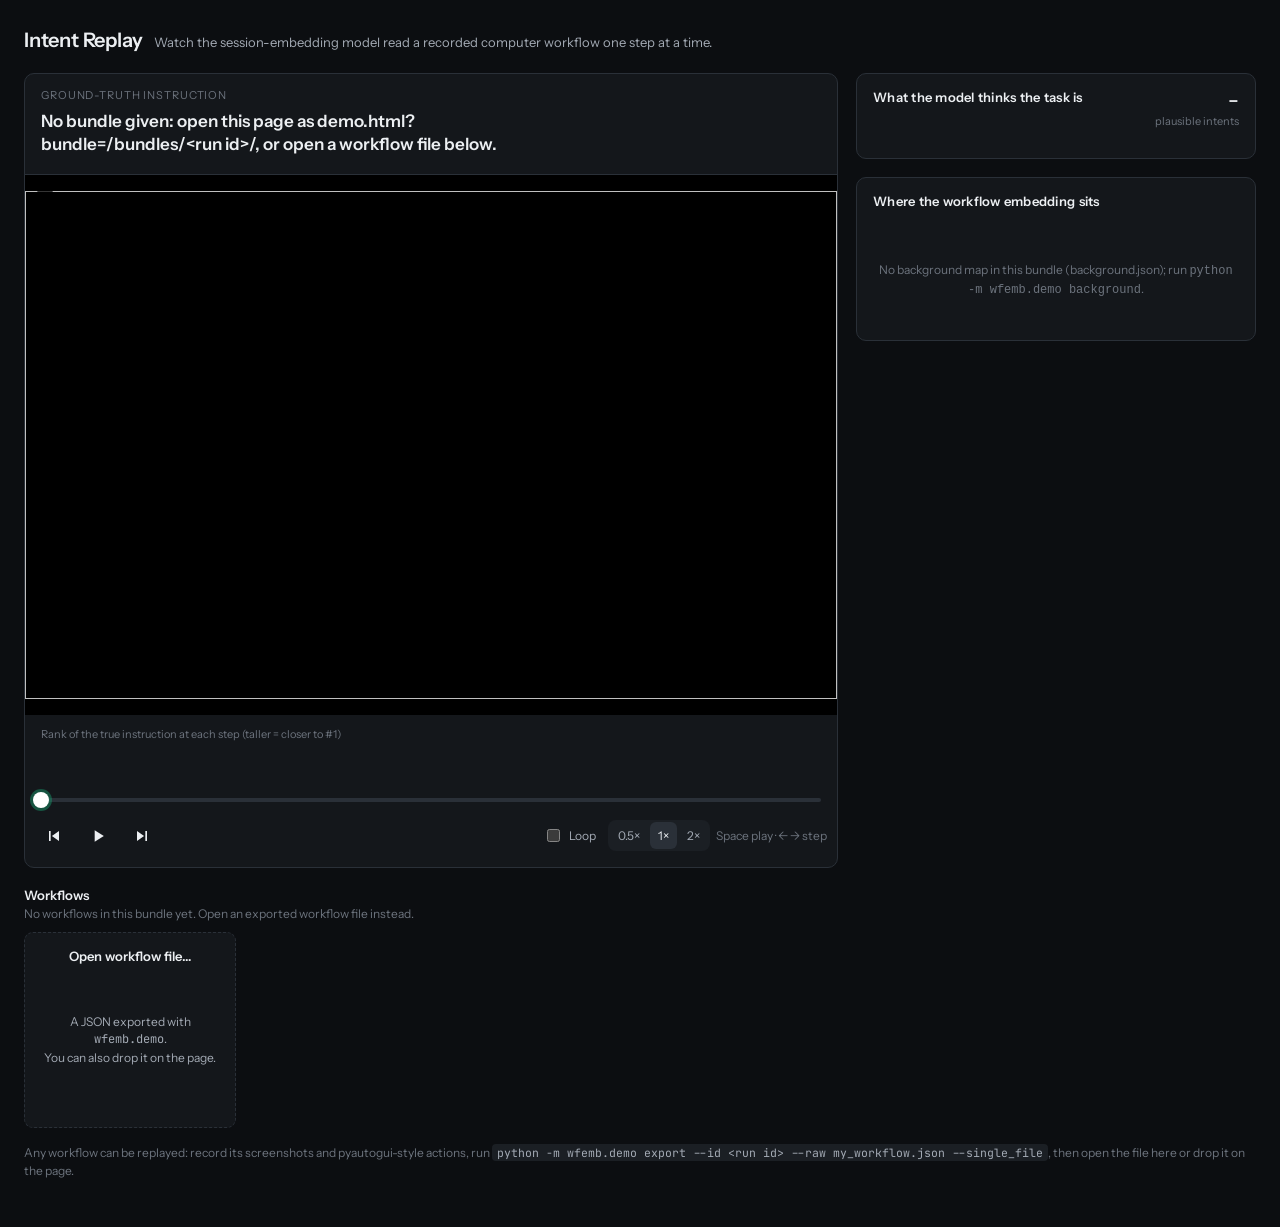
==== dashboard/static/demo.html @ ef6a641f "Dashboard (dashboard/server.py + static frontend): runs table by experiment variable, curves, seed a" ====
<!doctype html>
<html lang="en">
<meta charset="utf-8">
<meta name="viewport" content="width=device-width, initial-scale=1">
<title>Intent Replay</title>
<meta name="claude:viewport-fit-sides" content="cover">
<link rel="preconnect" href="https://fonts.googleapis.com">
<link rel="preconnect" href="https://fonts.gstatic.com" crossorigin>
<link rel="stylesheet" href="https://fonts.googleapis.com/css2?family=Instrument+Sans:wght@400;500;600&family=JetBrains+Mono:wght@400;500&display=swap">
<style>
/* Layout: a screening room. Player (frame + timeline + controls) on the left, the model's "readout" panels on the right,
   playlist below. Single dark theme by choice, like a video player. */
:root {
  color-scheme: dark;
  --bg: #0c0e11;          /* room */
  --panel: #14171b;       /* readout cards */
  --panel-2: #1b1f24;     /* raised controls */
  --line: #2a3038;        /* hairlines */
  --text: #eceff2;
  --muted: #a3aab4;
  --faint: #6c737d;
  --this: #199e70;        /* this workflow (trajectory, playhead, true intent) */
  --partner: #d95926;     /* judged same-workflow sessions */
  --cluster: #3987e5;     /* the cluster the current step falls in */
  --dot: rgba(163, 170, 180, 0.30);
  --stage: #000;
  --font-ui: "Instrument Sans", "Helvetica Neue", Arial, sans-serif;
  --font-num: "JetBrains Mono", ui-monospace, SFMono-Regular, Menlo, monospace;
}
* { box-sizing: border-box; }
[hidden] { display: none !important; }
html, body { background: var(--bg); color: var(--text); }
body { font-family: var(--font-ui); font-size: 14px; line-height: 1.45; }
.page { max-width: 1480px; margin: 0 auto; padding-block: 18px 40px;
  padding-left: max(16px, env(safe-area-inset-left, 0px)); padding-right: max(16px, env(safe-area-inset-right, 0px));
  display: grid; gap: 18px; }
button, select, input { font: inherit; color: inherit; }
button { cursor: pointer; }
:focus-visible { outline: 2px solid var(--this); outline-offset: 2px; border-radius: 4px; }
.num { font-family: var(--font-num); font-variant-numeric: tabular-nums; }

header.top { display: flex; flex-wrap: wrap; align-items: baseline; justify-content: space-between; gap: 6px 18px; }
.brand { display: flex; align-items: baseline; gap: 12px; flex-wrap: wrap; }
.brand h1 { margin: 0; font-size: 20px; font-weight: 600; letter-spacing: -0.01em; }
.brand p { margin: 0; color: var(--muted); font-size: 13px; }
.top .model { color: var(--faint); font-size: 12px; font-family: var(--font-num); overflow-wrap: anywhere; min-width: 0; }

.main { display: grid; grid-template-columns: minmax(0, 1fr) 400px; gap: 18px; align-items: start; }
@media (max-width: 1100px) { .main { grid-template-columns: minmax(0, 1fr); } }

/* ------------------------------------------------------------------ player */
.player { display: grid; gap: 0; min-width: 0; background: var(--panel); border: 1px solid var(--line); border-radius: 10px; overflow: hidden; }
.titlebar { padding: 14px 16px 12px; display: grid; gap: 6px; border-bottom: 1px solid var(--line); }
.titlebar .eyebrow { font-size: 11px; letter-spacing: 0.08em; text-transform: uppercase; color: var(--faint); }
.titlebar h2 { margin: 0; font-size: 17px; font-weight: 600; line-height: 1.35; text-wrap: balance; overflow-wrap: anywhere; }
.chips { display: flex; flex-wrap: wrap; gap: 6px; }
.chip { display: inline-flex; align-items: center; gap: 6px; padding: 2px 8px; border-radius: 999px; background: var(--panel-2);
  border: 1px solid var(--line); color: var(--muted); font-size: 12px; white-space: nowrap; }
.chip .sw { width: 8px; height: 8px; border-radius: 50%; flex: none; }

.stage { position: relative; background: var(--stage); height: min(60vh, 600px); min-height: 220px; display: grid; place-items: center; overflow: hidden; }
.frame { position: relative; }
.frame img { display: block; width: 100%; height: 100%; user-select: none; -webkit-user-drag: none; }
.frame .missing { position: absolute; inset: 0; display: grid; place-items: center; color: var(--faint); font-size: 13px; background: #090a0c; }
.overlay { position: absolute; inset: 0; pointer-events: none; }
.mk { position: absolute; width: 0; height: 0; }
.mk .ring { position: absolute; left: -16px; top: -16px; width: 32px; height: 32px; border-radius: 50%;
  border: 2.5px solid var(--this); box-shadow: 0 0 0 2px rgba(0,0,0,.55); animation: ping 1.2s ease-out infinite; }
.mk .core { position: absolute; left: -5px; top: -5px; width: 10px; height: 10px; border-radius: 50%; background: var(--this);
  box-shadow: 0 0 0 2px #000; }
.mk .tag { position: absolute; left: 14px; top: -30px; white-space: nowrap; background: rgba(0,0,0,.78); color: #fff;
  font-size: 12px; padding: 2px 7px; border-radius: 4px; border: 1px solid rgba(255,255,255,.18); }
.mk.flip .tag { left: auto; right: 14px; }
.mk.down .tag { top: 14px; }
@keyframes ping { 0% { transform: scale(.55); opacity: 1; } 100% { transform: scale(1.6); opacity: 0; } }
.caption { position: absolute; left: 50%; bottom: 14px; transform: translateX(-50%); max-width: calc(100% - 32px);
  background: rgba(0,0,0,.78); color: #fff; padding: 6px 12px; border-radius: 6px; font-size: 14px; text-align: center;
  overflow-wrap: anywhere; pointer-events: none; }
.caption:empty { display: none; }
.stepbadge { position: absolute; left: 12px; top: 12px; background: rgba(0,0,0,.72); color: #fff; border-radius: 5px; padding: 3px 8px; font-size: 12px; }
.bigplay { position: absolute; inset: 0; display: grid; place-items: center; background: transparent; border: 0; }
.bigplay span { width: 64px; height: 64px; border-radius: 50%; background: rgba(0,0,0,.6); display: grid; place-items: center;
  border: 1px solid rgba(255,255,255,.25); opacity: 0; transition: opacity .2s; }
.stage:hover .bigplay span, .bigplay:focus-visible span { opacity: 1; }
.bigplay[hidden] { display: none; }

/* timeline: belief strip above the scrubber */
.timeline { padding: 12px 16px 2px; display: grid; gap: 6px; }
.strip-label { display: flex; justify-content: space-between; gap: 8px; font-size: 11px; color: var(--faint); }
.strip { position: relative; height: 34px; display: grid; gap: 2px; align-items: end; cursor: pointer; }
.strip .col { height: 100%; display: flex; align-items: flex-end; border-radius: 2px; }
.strip .col span { display: block; width: 100%; background: var(--this); opacity: .38; border-radius: 3px 3px 0 0; min-height: 2px; transition: opacity .15s; }
.strip .col.past span { opacity: .7; }
.strip .col.now span { opacity: 1; }
.strip .col:hover span { opacity: .95; }
.scrub { position: relative; height: 22px; cursor: pointer; touch-action: none; }
.scrub .track { position: absolute; left: 0; right: 0; top: 9px; height: 4px; border-radius: 2px; background: var(--line); }
.scrub .fill { position: absolute; left: 0; top: 9px; height: 4px; border-radius: 2px; background: var(--this); }
.scrub .tick { position: absolute; top: 7px; width: 2px; height: 8px; background: var(--bg); }
.scrub .head { position: absolute; top: 3px; width: 16px; height: 16px; margin-left: -8px; border-radius: 50%; background: #fff;
  box-shadow: 0 0 0 3px rgba(25,158,112,.45); }
.scrub:hover .track, .scrub:hover .fill { top: 8px; height: 6px; }
.preview { position: absolute; bottom: 30px; width: 176px; margin-left: -88px; background: #000; border: 1px solid var(--line);
  border-radius: 6px; overflow: hidden; pointer-events: none; z-index: 5; }
.preview img { display: block; width: 100%; aspect-ratio: 16 / 10; object-fit: cover; }
.preview div { font-size: 11px; padding: 3px 6px; color: var(--muted); }

.controls { display: flex; align-items: center; gap: 6px; padding: 4px 10px 12px; flex-wrap: wrap; }
.ibtn { width: 38px; height: 38px; border-radius: 8px; border: 0; background: transparent; display: grid; place-items: center; }
.ibtn:hover { background: var(--panel-2); }
.ibtn svg { width: 20px; height: 20px; fill: var(--text); }
.time { color: var(--muted); font-size: 13px; margin-left: 4px; }
.spacer { flex: 1; }
.speed { display: flex; gap: 2px; background: var(--panel-2); border-radius: 8px; padding: 2px; }
.speed button { border: 0; background: transparent; padding: 5px 8px; border-radius: 6px; color: var(--muted); font-size: 12px; }
.speed button[aria-pressed="true"] { background: var(--line); color: var(--text); }
.toggle { display: inline-flex; align-items: center; gap: 6px; color: var(--muted); font-size: 12px; padding: 0 6px; }
.keys { color: var(--faint); font-size: 12px; }
@media (max-width: 640px) { .keys { display: none; } .stage { height: 46vh; } }

/* ------------------------------------------------------------------ readout panels */
.side { display: grid; gap: 18px; min-width: 0; }
.card { background: var(--panel); border: 1px solid var(--line); border-radius: 10px; padding: 14px 16px 16px; display: grid; gap: 12px; min-width: 0; }
.card h3 { margin: 0; font-size: 13px; font-weight: 600; letter-spacing: 0.02em; }
.card .sub { color: var(--faint); font-size: 12px; margin-top: 2px; }
.cardhead { display: flex; justify-content: space-between; align-items: flex-start; gap: 10px; }
.cert { text-align: right; flex: none; }
.cert .v { font-size: 18px; font-weight: 500; }
.cert .l { color: var(--faint); font-size: 11px; }

.intents { list-style: none; margin: 0; padding: 0; display: grid; gap: 10px; }
.intent { display: grid; grid-template-columns: 18px minmax(0, 1fr) 54px; gap: 4px 8px; align-items: start; }
.intent .rk { color: var(--faint); font-size: 12px; padding-top: 1px; }
.intent .tx { font-size: 13px; color: var(--text); display: -webkit-box; -webkit-line-clamp: 2; -webkit-box-orient: vertical; overflow: hidden; overflow-wrap: anywhere; }
.intent .pc { text-align: right; font-size: 13px; color: var(--muted); }
.intent .bar { grid-column: 2 / 4; height: 4px; border-radius: 2px; background: var(--panel-2); overflow: hidden; }
.intent .bar span { display: block; height: 100%; background: var(--muted); border-radius: 0 2px 2px 0; transition: width .45s ease; }
.intent.true .bar span { background: var(--this); }
.intent .flag { display: inline-flex; align-items: center; gap: 5px; margin-left: 6px; font-size: 11px; color: var(--muted); white-space: nowrap; vertical-align: 1px; }
.intent .flag i { width: 7px; height: 7px; border-radius: 50%; background: var(--this); display: inline-block; }
.truth { display: flex; align-items: center; gap: 8px; padding: 8px 10px; background: var(--panel-2); border-radius: 8px; font-size: 12px; color: var(--muted); }
.truth b { color: var(--text); font-weight: 500; }
.truth .sw { width: 8px; height: 8px; border-radius: 50%; background: var(--this); flex: none; }
.delta { font-size: 11px; }

.legend { display: flex; flex-wrap: wrap; gap: 4px 14px; font-size: 12px; color: var(--muted); }
.legend span { display: inline-flex; align-items: center; gap: 6px; }
.legend i { width: 9px; height: 9px; border-radius: 50%; display: inline-block; }
.mapwrap { position: relative; }
#map { display: block; width: 100%; aspect-ratio: 1 / 0.92; touch-action: none; }
.tip { position: absolute; z-index: 4; pointer-events: none; max-width: 260px; background: #050607; border: 1px solid var(--line);
  border-radius: 6px; padding: 7px 9px; font-size: 12px; color: var(--text); box-shadow: 0 6px 18px rgba(0,0,0,.5); }
.tip .m { color: var(--muted); margin-top: 3px; }
.near { list-style: none; margin: 0; padding: 0; display: grid; gap: 8px; }
.near li { display: grid; grid-template-columns: minmax(0, 1fr) auto; gap: 2px 10px; font-size: 12px; }
.near .t { color: var(--text); display: -webkit-box; -webkit-line-clamp: 2; -webkit-box-orient: vertical; overflow: hidden; overflow-wrap: anywhere; }
.near .c { color: var(--muted); }
.near .a { grid-column: 1 / 3; color: var(--faint); font-size: 11px; display: flex; gap: 8px; align-items: center; }
.near .a i { width: 7px; height: 7px; border-radius: 50%; background: var(--partner); display: inline-block; }
.nearhead { font-size: 12px; color: var(--muted); }

/* ------------------------------------------------------------------ playlist */
.playlist { display: grid; gap: 10px; min-width: 0; }
.playlist h3 { margin: 0; font-size: 13px; font-weight: 600; }
.playlist .sub { color: var(--faint); font-size: 12px; }
.rail { display: grid; grid-auto-flow: column; grid-auto-columns: 212px; gap: 12px; overflow-x: auto; padding-bottom: 6px; }
.item { text-align: left; background: var(--panel); border: 1px solid var(--line); border-radius: 9px; padding: 0; overflow: hidden; display: grid; grid-template-rows: auto 1fr; }
.item:hover { border-color: var(--faint); }
.item[aria-current="true"] { border-color: var(--this); box-shadow: 0 0 0 1px var(--this); }
.item .th { position: relative; aspect-ratio: 16 / 10; background: #000; }
.item .th img { width: 100%; height: 100%; object-fit: cover; display: block; opacity: .9; }
.item .th .len { position: absolute; right: 6px; bottom: 6px; background: rgba(0,0,0,.75); color: #fff; font-size: 11px; padding: 1px 5px; border-radius: 3px; }
.item .bd { padding: 8px 10px 10px; display: grid; gap: 5px; }
.item .tt { font-size: 12.5px; line-height: 1.35; display: -webkit-box; -webkit-line-clamp: 2; -webkit-box-orient: vertical; overflow: hidden; overflow-wrap: anywhere; }
.item .mt { font-size: 11px; color: var(--faint); display: flex; justify-content: space-between; gap: 6px; }
.item .rk1 { color: var(--muted); }
.open { display: grid; place-items: center; text-align: center; gap: 6px; padding: 14px; color: var(--muted); font-size: 12px; border-style: dashed; min-height: 196px; }
.open b { color: var(--text); font-size: 13px; font-weight: 600; }
.howto { color: var(--faint); font-size: 12px; }
.howto code { font-family: var(--font-num); font-size: 11.5px; color: var(--muted); background: var(--panel-2); padding: 1px 5px; border-radius: 4px; overflow-wrap: anywhere; }
.drop { position: fixed; inset: 0; z-index: 20; background: rgba(12,14,17,.86); display: grid; place-items: center; font-size: 18px; border: 3px dashed var(--this); }
.err { color: #f08a6a; font-size: 12px; }
.nomap { color: var(--faint); font-size: 12px; padding: 24px 0; text-align: center; }
@media (prefers-reduced-motion: reduce) { .mk .ring { animation: none; opacity: .8; } .intent .bar span { transition: none; } }
</style>

<div class="page">
  <header class="top">
    <div class="brand">
      <h1>Intent Replay</h1>
      <p>Watch the session-embedding model read a recorded computer workflow one step at a time.</p>
    </div>
    <div class="model" id="modelinfo"></div>
  </header>

  <div class="main">
    <section class="player" aria-label="Workflow player">
      <div class="titlebar">
        <div class="eyebrow" id="eyebrow">Ground-truth instruction</div>
        <h2 id="title">Loading…</h2>
        <div class="chips" id="chips"></div>
      </div>
      <div class="stage" id="stage">
        <div class="frame" id="frame">
          <img id="img" alt="">
          <div class="missing" id="missing" hidden>Screenshot not included in this file</div>
          <div class="overlay" id="overlay"></div>
          <div class="caption" id="caption"></div>
        </div>
        <div class="stepbadge num" id="badge"></div>
        <button class="bigplay" id="bigplay" aria-label="Play"><span><svg viewBox="0 0 24 24" width="28" height="28" fill="#fff"><path d="M8 5v14l11-7z"/></svg></span></button>
      </div>
      <div class="timeline">
        <div class="strip-label"><span id="striplabel">Rank of the true instruction at each step (taller = closer to #1)</span><span id="stripval" class="num"></span></div>
        <div class="strip" id="strip" role="presentation"></div>
        <div class="scrub" id="scrub" role="slider" tabindex="0" aria-label="Step" aria-valuemin="1">
          <div class="track"></div><div class="fill" id="fill"></div><div id="ticks"></div><div class="head" id="head"></div>
          <div class="preview" id="preview" hidden><img id="previmg" alt=""><div id="prevlbl" class="num"></div></div>
        </div>
      </div>
      <div class="controls">
        <button class="ibtn" id="prev" aria-label="Previous step"><svg viewBox="0 0 24 24"><path d="M6 6h2v12H6zm3.5 6 8.5 6V6z"/></svg></button>
        <button class="ibtn" id="play" aria-label="Play"><svg viewBox="0 0 24 24" id="playicon"><path d="M8 5v14l11-7z"/></svg></button>
        <button class="ibtn" id="next" aria-label="Next step"><svg viewBox="0 0 24 24"><path d="M6 18l8.5-6L6 6v12zM16 6v12h2V6h-2z"/></svg></button>
        <span class="time num" id="time"></span>
        <span class="spacer"></span>
        <label class="toggle"><input type="checkbox" id="loop"> Loop</label>
        <div class="speed" role="group" aria-label="Playback speed">
          <button data-s="0.5" aria-pressed="false">0.5×</button><button data-s="1" aria-pressed="true">1×</button><button data-s="2" aria-pressed="false">2×</button>
        </div>
        <span class="keys">Space play · ← → step</span>
      </div>
    </section>

    <aside class="side">
      <section class="card" aria-label="Intent belief">
        <div class="cardhead">
          <div><h3>What the model thinks the task is</h3><div class="sub" id="intentsub"></div></div>
          <div class="cert"><div class="v num" id="plaus">–</div><div class="l">plausible intents</div></div>
        </div>
        <ol class="intents" id="intents"></ol>
        <div class="truth" id="truth" hidden></div>
      </section>
      <section class="card" aria-label="Embedding map">
        <div><h3>Where the workflow embedding sits</h3><div class="sub" id="mapsub"></div></div>
        <div class="legend" id="legend"></div>
        <div class="mapwrap"><canvas id="map"></canvas><div class="tip" id="tip" hidden></div></div>
        <div class="nomap" id="nomap" hidden>No background map in this bundle (background.json); run <code>python -m wfemb.demo background</code>.</div>
        <div class="nearhead">Closest test workflows to this step's embedding</div>
        <ol class="near" id="near"></ol>
      </section>
    </aside>
  </div>

  <section class="playlist" aria-label="Workflows">
    <div><h3>Workflows</h3><div class="sub" id="plsub"></div></div>
    <div class="rail" id="rail"></div>
    <div class="howto">Any workflow can be replayed: record its screenshots and pyautogui-style actions, run
      <code id="howtocmd">python -m wfemb.demo export --id &lt;run id&gt; --raw my_workflow.json --single_file</code>, then open the file here or drop it on the page.</div>
  </section>
</div>
<input type="file" id="file" accept=".json,application/json" hidden>
<div class="drop" id="drop" hidden>Drop a workflow file to replay it</div>

<script>
"use strict";
const $ = (id) => document.getElementById(id);
const S = { base: "", bg: null, index: [], cache: {}, wf: null, tau: 0, playing: false, speed: 1, stepMs: 1600,
  lastT: -1, prevP: new Map(), raf: 0, lastTs: 0, dom: null, hover: -1, partners: new Set(), clusterLabels: [] };
const css = getComputedStyle(document.documentElement);
const C = (n) => css.getPropertyValue(n).trim();
const COL = { this: C("--this"), partner: C("--partner"), cluster: C("--cluster"), dot: C("--dot"), text: C("--text"),
  muted: C("--muted"), faint: C("--faint"), panel: C("--panel"), line: C("--line"), bg: C("--bg") };

async function getJSON(path) {
  const r = await fetch(S.base + path);
  if (!r.ok) throw new Error(path + ": " + r.status);
  return r.json();
}
// The bundle folder is given as ?bundle=<url> (e.g. /bundles/<run id>/ from the dashboard); same origin only.
function bundleBase() {
  const b = new URLSearchParams(location.search).get("bundle");
  if (!b) return null;
  try {
    const u = new URL(b, location.href);
    if (u.origin !== location.origin) return null;
    return u.pathname.endsWith("/") ? u.pathname : u.pathname + "/";
  } catch (e) { return null; }
}
async function boot() {
  const base = bundleBase();
  if (base != null) {
    S.base = base;
    try { S.bg = await getJSON("background.json"); } catch (e) { S.bg = null; }
    try { S.index = await getJSON("workflows/index.json"); } catch (e) { S.index = []; }
  }
  setMapAvailable();
  if (S.bg) {
    const ev = S.bg.explained;
    $("modelinfo").textContent = `Model ${S.bg.run} · test set, apps unseen in training`;
    $("howtocmd").textContent = `python -m wfemb.demo export --id ${S.bg.run} --raw my_workflow.json --single_file`;
    $("mapsub").innerHTML = `2D PCA of the final embeddings of <span class="num">${S.bg.n.toLocaleString()}</span> test workflows ` +
      `(axes explain <span class="num">${(ev[0] * 100).toFixed(1)}%</span> and <span class="num">${(ev[1] * 100).toFixed(1)}%</span> of variance)`;
    computeClusterLabels();
  }
  $("plsub").textContent = S.index.length ? `${S.index.length} test workflows from apps the model never trained on. ` +
    `The last two are cases where the model ends up on the wrong intent.` : "No workflows in this bundle yet. Open an exported workflow file instead.";
  renderRail();
  if (!S.index.length) {
    $("title").textContent = base == null ? "No bundle given: open this page as demo.html?bundle=/bundles/<run id>/, or open a workflow file below."
      : `No workflows found in ${base} (workflows/index.json).`;
    return;
  }
  const m = /^#wf-(\d+)$/.exec(location.hash);
  const i = m ? Math.min(Math.max(+m[1] - 1, 0), S.index.length - 1) : 0;
  if (S.index.length) await select(i);
}

// -------------------------------------------------------------------------------- playlist
function setMapAvailable() {
  $("map").hidden = !S.bg; $("legend").hidden = !S.bg; $("nomap").hidden = !!S.bg;
  document.querySelector(".nearhead").hidden = !S.bg; $("near").hidden = !S.bg;
}
function renderRail() {
  const rail = $("rail");
  rail.innerHTML = "";
  S.index.forEach((e, i) => {
    const b = document.createElement("button");
    b.className = "item"; b.dataset.i = i;
    const rank = e.final_rank;
    const thumb = e.thumb ? S.base + e.thumb : (e._thumb || "");
    b.innerHTML = `<div class="th">${thumb ? `<img src="${esc(thumb)}" alt="" loading="lazy">` : ""}<span class="len num">${e.n_steps} steps</span></div>
      <div class="bd"><div class="tt"></div><div class="mt"><span></span><span class="rk1 num"></span></div></div>`;
    b.querySelector(".tt").textContent = e.title;
    b.querySelector(".mt span").textContent = [e.app, osName(e.os)].filter(Boolean).join(" · ");
    b.querySelector(".rk1").textContent = rank == null ? "" : (rank === 1 ? "ends on #1" : `ends on #${rank}`);
    b.addEventListener("click", () => select(i));
    rail.appendChild(b);
  });
  const o = document.createElement("button");
  o.className = "item open"; o.innerHTML = `<b>Open workflow file…</b><span>A JSON exported with <span class="num">wfemb.demo</span>.<br>You can also drop it on the page.</span><span class="err" id="openerr"></span>`;
  o.addEventListener("click", () => $("file").click());
  rail.appendChild(o);
}
function markCurrent(i) {
  document.querySelectorAll(".item[data-i]").forEach((el) => el.setAttribute("aria-current", String(+el.dataset.i === i)));
}
function osName(o) { return o === "Darwin" ? "macOS" : o; }

async function select(i) {
  const e = S.index[i];
  let wf = S.cache[e.id];
  if (!wf) {
    try { wf = e._data || await getJSON(e.file); } catch (err) { $("title").textContent = "Could not load " + e.file; return; }
    S.cache[e.id] = wf;
  }
  S.cur = i;
  markCurrent(i);
  try { history.replaceState(null, "", "#wf-" + (i + 1)); } catch (err) {}
  load(wf);
}

function load(wf) {
  pause();
  S.wf = wf; S.tau = 0; S.lastT = -1; S.prevP = new Map();
  S.partners = new Set(wf.partners || []);
  S.imgs = wf.steps.map((s) => { const im = new Image(); if (s.image) im.src = imgSrc(s.image); return im; });
  $("title").textContent = wf.instruction || wf.title || wf.id;
  $("eyebrow").textContent = wf.instruction ? "Ground-truth instruction (hidden from the model)" : "Workflow";
  const chips = [];
  if (wf.app) chips.push(`<span class="chip">${esc(wf.app)}</span>`);
  if (wf.os) chips.push(`<span class="chip">${esc(osName(wf.os))}</span>`);
  chips.push(`<span class="chip num">${wf.n_steps} steps</span>`);
  if (wf.source === "agentnet-test") chips.push(`<span class="chip">AgentNet test set</span>`);
  if (wf.source === "raw") chips.push(`<span class="chip">encoded from raw screenshots</span>`);
  $("chips").innerHTML = chips.join("");
  $("intentsub").textContent = `Top 5 of ${wf.bank_size.toLocaleString()} known task instructions, after each step`;
  $("striplabel").textContent = wf.true_in_bank ? "Rank of the true instruction at each step (taller = closer to #1)"
    : "Model certainty at each step (taller = fewer plausible intents)";
  buildStrip(); buildTicks(); if (S.bg) { computeDomain(); legend(); }
  $("scrub").setAttribute("aria-valuemax", wf.n_steps);
  render(true);
}
function imgSrc(p) { return p.startsWith("data:") || p.startsWith("blob:") || /^https?:/.test(p) ? p : S.base + p; }
function esc(s) { return String(s).replace(/[&<>"]/g, (c) => ({ "&": "&amp;", "<": "&lt;", ">": "&gt;", '"': "&quot;" }[c])); }

// -------------------------------------------------------------------------------- timeline
function stripScore(s) {
  const N = S.wf.bank_size;
  if (s.true_rank != null) return Math.max(0.05, 1 - Math.log(s.true_rank) / Math.log(N));
  return Math.max(0.05, 1 - s.entropy / Math.log(N));
}
function buildStrip() {
  const el = $("strip"), n = S.wf.n_steps;
  el.style.gridTemplateColumns = `repeat(${n}, minmax(0, 1fr))`;
  el.innerHTML = "";
  S.wf.steps.forEach((s, t) => {
    const c = document.createElement("div");
    c.className = "col";
    c.title = s.true_rank != null ? `Step ${t + 1}: true instruction ranked #${s.true_rank.toLocaleString()} (${pct(s.true_p)})`
      : `Step ${t + 1}: about ${Math.round(Math.exp(s.entropy)).toLocaleString()} plausible intents`;
    c.innerHTML = `<span style="height:${(stripScore(s) * 100).toFixed(1)}%"></span>`;
    c.addEventListener("click", () => { pause(); seek(t + 0.001); });
    el.appendChild(c);
  });
}
function buildTicks() {
  const n = S.wf.n_steps, el = $("ticks");
  el.innerHTML = "";
  for (let t = 1; t < n; t++) {
    const d = document.createElement("div"); d.className = "tick"; d.style.left = `calc(${(t / n) * 100}% - 1px)`; el.appendChild(d);
  }
}
function pct(p) { return p == null ? "–" : p >= 0.1 ? (p * 100).toFixed(0) + "%" : p >= 0.001 ? (p * 100).toFixed(1) + "%" : "<0.1%"; }

// -------------------------------------------------------------------------------- render
function stepOf(tau) { return Math.min(S.wf.n_steps - 1, Math.max(0, Math.floor(tau))); }
function render(force) {
  if (!S.wf) return;
  const t = stepOf(S.tau), n = S.wf.n_steps;
  const f = Math.min(1, Math.max(0, S.tau / n));
  $("fill").style.width = (f * 100) + "%";
  $("head").style.left = (f * 100) + "%";
  $("scrub").setAttribute("aria-valuenow", t + 1);
  $("scrub").setAttribute("aria-valuetext", `Step ${t + 1} of ${n}`);
  if (t !== S.lastT || force) {
    renderStage(t); renderIntents(t); renderNear(t);
    [...$("strip").children].forEach((c, i) => { c.className = "col" + (i < t ? " past" : i === t ? " now" : ""); });
    $("time").textContent = `Step ${t + 1} / ${n}`;
    $("badge").textContent = `${t + 1} / ${n}`;
    const s = S.wf.steps[t];
    $("stripval").textContent = s.true_rank != null ? `#${s.true_rank.toLocaleString()}` : `${Math.round(Math.exp(s.entropy))} plausible`;
    S.lastT = t;
  }
  drawMap();
}

function fitFrame() {
  const st = $("stage"), im = S.imgs && S.imgs[stepOf(S.tau)];
  const ar = im && im.naturalWidth ? im.naturalWidth / im.naturalHeight : 16 / 10;
  const W = st.clientWidth, H = st.clientHeight;
  let w = W, h = W / ar;
  if (h > H) { h = H; w = H * ar; }
  $("frame").style.width = w + "px"; $("frame").style.height = h + "px";
}
function renderStage(t) {
  const s = S.wf.steps[t], img = $("img");
  if (s.image) {
    $("missing").hidden = true;
    img.hidden = false;
    img.onload = fitFrame;
    img.onerror = () => { img.hidden = true; $("missing").hidden = false; };
    img.src = imgSrc(s.image);
  } else { img.hidden = true; $("missing").hidden = false; }
  fitFrame();
  const ov = $("overlay");
  ov.innerHTML = "";
  const caps = [];
  let svg = "";
  for (const a of s.actions) {
    caps.push(a.label);
    const pointer = ["click", "doubleClick", "tripleClick", "rightClick", "middleClick", "moveTo", "mouseDown", "mouseUp", "scroll", "hscroll"];
    if (pointer.includes(a.type) && a.x != null && a.y != null) marker(ov, a.x, a.y, a.label, a.type === "moveTo");
    if (a.type === "dragTo" && a.x2 != null) {
      if (a.x != null) svg += `<line x1="${a.x * 100}" y1="${a.y * 100}" x2="${a.x2 * 100}" y2="${a.y2 * 100}" />`;
      marker(ov, a.x2, a.y2, "Drag here", false);
    }
  }
  if (svg) ov.insertAdjacentHTML("afterbegin", `<svg viewBox="0 0 100 100" preserveAspectRatio="none" style="position:absolute;inset:0;width:100%;height:100%"><g stroke="${COL.this}" stroke-width="0.6" stroke-dasharray="1.5 1" fill="none">${svg}</g></svg>`);
  $("caption").textContent = caps.length ? caps.join("  ·  ") : (t === S.wf.n_steps - 1 ? "Final screen" : "No action recorded");
}
function marker(ov, x, y, label, quiet) {
  const m = document.createElement("div");
  m.className = "mk" + (x > 0.7 ? " flip" : "") + (y < 0.12 ? " down" : "");
  m.style.left = (x * 100) + "%"; m.style.top = (y * 100) + "%";
  m.innerHTML = (quiet ? "" : `<div class="ring"></div>`) + `<div class="core"></div><div class="tag"></div>`;
  m.querySelector(".tag").textContent = label;
  ov.appendChild(m);
}

function renderIntents(t) {
  const s = S.wf.steps[t], ol = $("intents");
  const prev = S.prevP;
  ol.innerHTML = "";
  const next = new Map();
  s.top.forEach(([text, p, isTrue], i) => {
    const li = document.createElement("li");
    li.className = "intent" + (isTrue ? " true" : "");
    li.innerHTML = `<span class="rk num">${i + 1}</span><span class="tx"></span><span class="pc num">${pct(p)}</span><span class="bar"><span></span></span>`;
    const tx = li.querySelector(".tx");
    tx.textContent = text; tx.title = text;
    if (isTrue) tx.insertAdjacentHTML("beforeend", `<span class="flag"><i></i>true instruction</span>`);
    const bar = li.querySelector(".bar span");
    bar.style.width = ((prev.get(text) || 0) * 100) + "%";
    ol.appendChild(li);
    requestAnimationFrame(() => requestAnimationFrame(() => { bar.style.width = (p * 100) + "%"; }));
    next.set(text, p);
  });
  S.prevP = next;
  $("plaus").textContent = Math.max(1, Math.round(Math.exp(s.entropy))).toLocaleString();
  const tr = $("truth");
  if (s.true_rank != null) {
    tr.hidden = false;
    const p0 = t > 0 ? S.wf.steps[t - 1].true_rank : null;
    let d = "";
    if (p0 != null && p0 !== s.true_rank) d = p0 > s.true_rank ? ` <span class="delta">▲ up from #${p0.toLocaleString()}</span>` : ` <span class="delta">▼ down from #${p0.toLocaleString()}</span>`;
    tr.innerHTML = `<span class="sw"></span><span>True instruction ranks <b class="num">#${s.true_rank.toLocaleString()}</b> with <b class="num">${pct(s.true_p)}</b>${d}</span>`;
  } else tr.hidden = true;
}

function renderNear(t) {
  const s = S.wf.steps[t], ol = $("near");
  ol.innerHTML = "";
  if (!S.bg) return;
  for (const [bi, cos] of (s.near || [])) {
    const it = S.bg.items[bi];
    const li = document.createElement("li");
    li.innerHTML = `<span class="t"></span><span class="c num">cos ${cos.toFixed(2)}</span><span class="a"></span>`;
    li.querySelector(".t").textContent = it.instruction;
    li.querySelector(".a").innerHTML = `${esc(it.app)} · ${esc(osName(it.os))}` + (S.partners.has(bi) ? ` <span style="display:inline-flex;gap:5px;align-items:center"><i></i>judged same workflow</span>` : "");
    ol.appendChild(li);
  }
}

// -------------------------------------------------------------------------------- map
function computeClusterLabels() {
  const by = {};
  S.bg.points.forEach(([x, y, c]) => { (by[c] = by[c] || { xs: [], ys: [] }); by[c].xs.push(x); by[c].ys.push(y); });
  const med = (a) => { const s = [...a].sort((p, q) => p - q); return s[Math.floor(s.length / 2)]; };
  S.clusterLabels = S.bg.clusters.map((c) => ({ id: c.id, label: c.label, n: c.n, x: med(by[c.id].xs), y: med(by[c.id].ys) }));
}
function computeDomain() {
  let x0 = Infinity, x1 = -Infinity, y0 = Infinity, y1 = -Infinity;
  const take = (x, y) => { x0 = Math.min(x0, x); x1 = Math.max(x1, x); y0 = Math.min(y0, y); y1 = Math.max(y1, y); };
  S.bg.points.forEach(([x, y]) => take(x, y));
  S.wf.steps.forEach((s) => take(s.xy[0], s.xy[1]));
  const px = (x1 - x0) * 0.05, py = (y1 - y0) * 0.05;
  S.dom = { x0: x0 - px, x1: x1 + px, y0: y0 - py, y1: y1 + py };
}
function legend() {
  const n = S.partners.size;
  $("legend").innerHTML =
    `<span><i style="background:${COL.this}"></i>this workflow, step by step</span>` +
    (n ? `<span><i style="background:${COL.partner}"></i>judged same workflow (${n})</span>` : "") +
    `<span><i style="background:${COL.cluster}"></i><span id="curclus">current cluster</span></span>` +
    `<span><i style="background:${COL.muted};opacity:.5"></i>other test workflows</span>`;
}
function headXY() {
  const st = S.wf.steps, t = stepOf(S.tau);
  const frac = Math.min(1, Math.max(0, (S.tau - t) / 0.35));
  const e = frac < 1 ? 1 - Math.pow(1 - frac, 3) : 1;
  const a = t > 0 ? st[t - 1].xy : st[0].xy, b = st[t].xy;
  if (!S.playing || t === 0) return b;                     // the move into step t animates only during playback
  return [a[0] + (b[0] - a[0]) * e, a[1] + (b[1] - a[1]) * e];
}
function drawMap() {
  const cv = $("map");
  if (!S.wf || !S.dom || !S.bg) return;
  const dpr = window.devicePixelRatio || 1, W = cv.clientWidth, H = cv.clientHeight;
  if (cv.width !== Math.round(W * dpr) || cv.height !== Math.round(H * dpr)) { cv.width = Math.round(W * dpr); cv.height = Math.round(H * dpr); }
  const g = cv.getContext("2d");
  g.setTransform(dpr, 0, 0, dpr, 0, 0);
  g.clearRect(0, 0, W, H);
  const pad = { l: 8, r: 8, t: 8, b: 22 };
  const sx = (x) => pad.l + (x - S.dom.x0) / (S.dom.x1 - S.dom.x0) * (W - pad.l - pad.r);
  const sy = (y) => H - pad.b - (y - S.dom.y0) / (S.dom.y1 - S.dom.y0) * (H - pad.t - pad.b);
  S.proj = { sx, sy };
  const t = stepOf(S.tau), cur = S.wf.steps[t].cluster;
  // axes labels (recessive)
  g.fillStyle = COL.faint; g.font = `11px ${css.getPropertyValue("--font-num")}`;
  g.fillText(`PC1 →`, W - 50, H - 6);
  g.save(); g.translate(11, 52); g.rotate(-Math.PI / 2); g.fillText(`PC2 →`, 0, 0); g.restore();
  // background workflows
  g.fillStyle = COL.dot;
  for (const [x, y, c] of S.bg.points) { if (c !== cur) { g.beginPath(); g.arc(sx(x), sy(y), 1.6, 0, 6.2832); g.fill(); } }
  g.globalAlpha = 0.62; g.fillStyle = COL.cluster;
  for (const [x, y, c] of S.bg.points) { if (c === cur) { g.beginPath(); g.arc(sx(x), sy(y), 2, 0, 6.2832); g.fill(); } }
  g.globalAlpha = 1;
  // cluster labels: the current cluster always; others only where they fit clear of labels, the trajectory and partners
  g.font = `11px ${css.getPropertyValue("--font-ui")}`;
  const boxes = [];
  const obst = S.wf.steps.slice(0, t + 1).map((s) => [sx(s.xy[0]), sy(s.xy[1])]);
  for (const bi of S.partners) obst.push([sx(S.bg.points[bi][0]), sy(S.bg.points[bi][1])]);
  const hits = (x, y, w, h) => boxes.some((b) => x < b.x + b.w + 4 && x + w + 4 > b.x && y < b.y + b.h + 3 && y + h + 3 > b.y)
    || obst.some(([px, py]) => px > x - 12 && px < x + w + 12 && py > y - 12 && py < y + h + 12);
  const ordered = [...S.clusterLabels].sort((a, b) => (b.id === cur) - (a.id === cur) || b.n - a.n);
  for (const L of ordered) {
    const txt = L.label, w = g.measureText(txt).width + 10, h = 17, on = L.id === cur;
    const x0 = Math.max(4, Math.min(W - w - 4, sx(L.x) - w / 2)), y0 = sy(L.y) - h / 2;
    let x = x0, y = y0, ok = false;
    for (const [dx, dy] of [[0, 0], [0, -22], [0, 22], [0, -44], [0, 44], [-60, 0], [60, 0], [0, -66], [0, 66]]) {
      x = Math.max(4, Math.min(W - w - 4, x0 + dx)); y = Math.max(4, Math.min(H - pad.b - h, y0 + dy));
      if (!hits(x, y, w, h)) { ok = true; break; }
    }
    if (!ok && !on) continue;
    if (!ok) { x = x0; y = Math.max(4, Math.min(H - pad.b - h, y0 - 30)); }
    boxes.push({ x, y, w, h });
    g.fillStyle = on ? "rgba(12,14,17,.92)" : "rgba(12,14,17,.72)";
    roundRect(g, x, y, w, h, 4); g.fill();
    if (on) { g.strokeStyle = COL.cluster; g.lineWidth = 1.5; roundRect(g, x, y, w, h, 4); g.stroke(); }
    g.fillStyle = on ? COL.text : COL.muted;
    g.fillText(txt, x + 5, y + 12);
  }
  // judged same-workflow partners
  for (const bi of S.partners) {
    const [x, y] = S.bg.points[bi];
    g.beginPath(); g.arc(sx(x), sy(y), 6, 0, 6.2832); g.fillStyle = COL.panel; g.fill();
    g.beginPath(); g.arc(sx(x), sy(y), 4.5, 0, 6.2832); g.fillStyle = COL.partner; g.fill();
  }
  // trajectory so far
  const st = S.wf.steps, hx = headXY();
  const pts = st.slice(0, t).map((s) => s.xy).concat([hx]);
  for (let i = 1; i < pts.length; i++) {
    const age = (pts.length - 1 - i) / Math.max(1, pts.length - 1);
    g.strokeStyle = COL.this; g.globalAlpha = 0.95 - 0.6 * age; g.lineWidth = 2;
    g.beginPath(); g.moveTo(sx(pts[i - 1][0]), sy(pts[i - 1][1])); g.lineTo(sx(pts[i][0]), sy(pts[i][1])); g.stroke();
  }
  g.globalAlpha = 1;
  for (let i = 0; i < t; i++) {
    const [x, y] = st[i].xy;
    g.beginPath(); g.arc(sx(x), sy(y), i === 0 ? 4 : 3, 0, 6.2832);
    if (i === 0) { g.strokeStyle = COL.this; g.lineWidth = 2; g.fillStyle = COL.panel; g.fill(); g.stroke(); }
    else { g.fillStyle = COL.this; g.fill(); }
  }
  // head
  g.beginPath(); g.arc(sx(hx[0]), sy(hx[1]), 11, 0, 6.2832); g.fillStyle = "rgba(25,158,112,.22)"; g.fill();
  g.beginPath(); g.arc(sx(hx[0]), sy(hx[1]), 7.5, 0, 6.2832); g.fillStyle = COL.panel; g.fill();
  g.beginPath(); g.arc(sx(hx[0]), sy(hx[1]), 5.5, 0, 6.2832); g.fillStyle = COL.this; g.fill();
  g.fillStyle = COL.text; g.font = `11px ${css.getPropertyValue("--font-num")}`;
  g.fillText(`step ${t + 1}`, Math.min(W - 52, sx(hx[0]) + 11), Math.max(12, sy(hx[1]) - 9));
  const cc = S.bg.clusters[cur];
  const el = document.getElementById("curclus");
  if (el && cc) el.textContent = `current cluster: ${cc.label}`;
  if (S.hover >= 0) {
    const [x, y] = S.bg.points[S.hover];
    g.beginPath(); g.arc(sx(x), sy(y), 5, 0, 6.2832); g.strokeStyle = COL.text; g.lineWidth = 1.5; g.stroke();
  }
}
function roundRect(g, x, y, w, h, r) { g.beginPath(); g.moveTo(x + r, y); g.arcTo(x + w, y, x + w, y + h, r); g.arcTo(x + w, y + h, x, y + h, r); g.arcTo(x, y + h, x, y, r); g.arcTo(x, y, x + w, y, r); g.closePath(); }

$("map").addEventListener("pointermove", (ev) => {
  if (!S.proj || !S.bg) return;
  const r = ev.currentTarget.getBoundingClientRect(), mx = ev.clientX - r.left, my = ev.clientY - r.top;
  let best = -1, bd = 64;
  S.bg.points.forEach(([x, y], i) => { const d = (S.proj.sx(x) - mx) ** 2 + (S.proj.sy(y) - my) ** 2; if (d < bd) { bd = d; best = i; } });
  S.hover = best;
  const tip = $("tip");
  if (best < 0) { tip.hidden = true; drawMap(); return; }
  const it = S.bg.items[best], c = S.bg.clusters[S.bg.points[best][2]];
  tip.hidden = false;
  tip.innerHTML = `<div></div><div class="m"></div>`;
  tip.children[0].textContent = it.instruction;
  tip.children[1].textContent = `${it.app} · ${osName(it.os)} · cluster: ${c.label}` + (S.partners.has(best) ? " · judged same workflow" : "");
  const tw = 260;
  tip.style.left = Math.max(0, Math.min(r.width - tw, mx + 12)) + "px";
  tip.style.top = Math.max(0, my + 14) + "px";
  drawMap();
});
$("map").addEventListener("pointerleave", () => { S.hover = -1; $("tip").hidden = true; if (S.bg) drawMap(); });

// -------------------------------------------------------------------------------- playback
function seek(tau) { S.tau = Math.max(0, Math.min(S.wf.n_steps - 1e-6, tau)); render(); }
function play() {
  if (!S.wf) return;
  if (S.tau >= S.wf.n_steps - 0.01) S.tau = 0;
  S.playing = true; setPlayIcon(); $("bigplay").hidden = true;
  S.lastTs = 0; cancelAnimationFrame(S.raf); S.raf = requestAnimationFrame(tick);
}
function pause() { S.playing = false; setPlayIcon(); cancelAnimationFrame(S.raf); if (S.wf) $("bigplay").hidden = false; }
function tick(ts) {
  if (!S.playing) return;
  if (S.lastTs) S.tau += (ts - S.lastTs) / S.stepMs * S.speed;
  S.lastTs = ts;
  if (S.tau >= S.wf.n_steps) {
    if ($("loop").checked) S.tau = 0; else { S.tau = S.wf.n_steps - 1e-6; render(); pause(); return; }
  }
  render();
  S.raf = requestAnimationFrame(tick);
}
function setPlayIcon() {
  $("playicon").innerHTML = S.playing ? `<path d="M6 5h4v14H6zm8 0h4v14h-4z"/>` : `<path d="M8 5v14l11-7z"/>`;
  $("play").setAttribute("aria-label", S.playing ? "Pause" : "Play");
}
$("play").addEventListener("click", () => (S.playing ? pause() : play()));
$("bigplay").addEventListener("click", () => (S.playing ? pause() : play()));
$("prev").addEventListener("click", () => { pause(); seek(stepOf(S.tau) - 1 + 0.001); });
$("next").addEventListener("click", () => { pause(); seek(stepOf(S.tau) + 1 + 0.001); });
document.querySelectorAll(".speed button").forEach((b) => b.addEventListener("click", () => {
  S.speed = +b.dataset.s;
  document.querySelectorAll(".speed button").forEach((x) => x.setAttribute("aria-pressed", String(x === b)));
}));

// scrubber: drag, hover preview, keyboard
const scrub = $("scrub");
function tauAt(ev) { const r = scrub.getBoundingClientRect(); return Math.max(0, Math.min(1, (ev.clientX - r.left) / r.width)) * S.wf.n_steps; }
let dragging = false, wasPlaying = false;
scrub.addEventListener("pointerdown", (ev) => { if (!S.wf) return; dragging = true; wasPlaying = S.playing; pause(); scrub.setPointerCapture(ev.pointerId); seek(tauAt(ev)); });
scrub.addEventListener("pointermove", (ev) => {
  if (!S.wf) return;
  const tau = tauAt(ev), t = stepOf(tau), r = scrub.getBoundingClientRect();
  const pv = $("preview"), s = S.wf.steps[t];
  pv.hidden = false;
  pv.style.left = Math.max(88, Math.min(r.width - 88, ev.clientX - r.left)) + "px";
  if (s.image) { $("previmg").src = imgSrc(s.image); $("previmg").hidden = false; } else $("previmg").hidden = true;
  $("prevlbl").textContent = `Step ${t + 1}` + (s.actions[0] ? ` · ${s.actions[0].label}` : "");
  if (dragging) seek(tau);
});
scrub.addEventListener("pointerup", () => { dragging = false; if (wasPlaying) play(); });
scrub.addEventListener("pointerleave", () => { if (!dragging) $("preview").hidden = true; });
document.addEventListener("keydown", (ev) => {
  if (!S.wf || ev.target.matches("input, select, textarea")) return;
  if (ev.key === " " || ev.key === "k") { ev.preventDefault(); S.playing ? pause() : play(); }
  else if (ev.key === "ArrowRight") { ev.preventDefault(); pause(); seek(stepOf(S.tau) + 1.001); }
  else if (ev.key === "ArrowLeft") { ev.preventDefault(); pause(); seek(stepOf(S.tau) - 1 + 0.001); }
  else if (ev.key === "Home") { pause(); seek(0.001); }
  else if (ev.key === "End") { pause(); seek(S.wf.n_steps - 1 + 0.001); }
});
window.addEventListener("resize", () => { fitFrame(); drawMap(); });

// -------------------------------------------------------------------------------- open any exported workflow
async function openFile(file) {
  const err = document.getElementById("openerr");
  try {
    const wf = JSON.parse(await file.text());
    if (!wf.steps || !wf.steps.length || !wf.steps[0].top) throw new Error("not a wfemb.demo workflow file");
    if (S.bg && wf.run && wf.run !== S.bg.run) throw new Error(`exported with model ${wf.run}; this map uses ${S.bg.run}`);
    const id = wf.id || file.name;
    S.cache[id] = wf;
    S.index = S.index.filter((e) => e.id !== id);
    S.index.push({ id, file: null, title: wf.instruction || id, app: wf.app, os: wf.os, n_steps: wf.n_steps, source: wf.source,
      final_rank: wf.steps[wf.steps.length - 1].true_rank, _thumb: wf.steps[0].image && wf.steps[0].image.startsWith("data:") ? wf.steps[0].image : "", _data: wf });
    renderRail();
    await select(S.index.length - 1);
  } catch (e) {
    const el = document.getElementById("openerr");
    if (el) el.textContent = "Could not open: " + e.message;
  }
}
$("file").addEventListener("change", (ev) => { if (ev.target.files[0]) openFile(ev.target.files[0]); ev.target.value = ""; });
let dragDepth = 0;
window.addEventListener("dragenter", (ev) => { if ([...ev.dataTransfer.types].includes("Files")) { dragDepth++; $("drop").hidden = false; } });
window.addEventListener("dragleave", () => { dragDepth = Math.max(0, dragDepth - 1); if (!dragDepth) $("drop").hidden = true; });
window.addEventListener("dragover", (ev) => ev.preventDefault());
window.addEventListener("drop", (ev) => { ev.preventDefault(); dragDepth = 0; $("drop").hidden = true; if (ev.dataTransfer.files[0]) openFile(ev.dataTransfer.files[0]); });

boot();
</script>
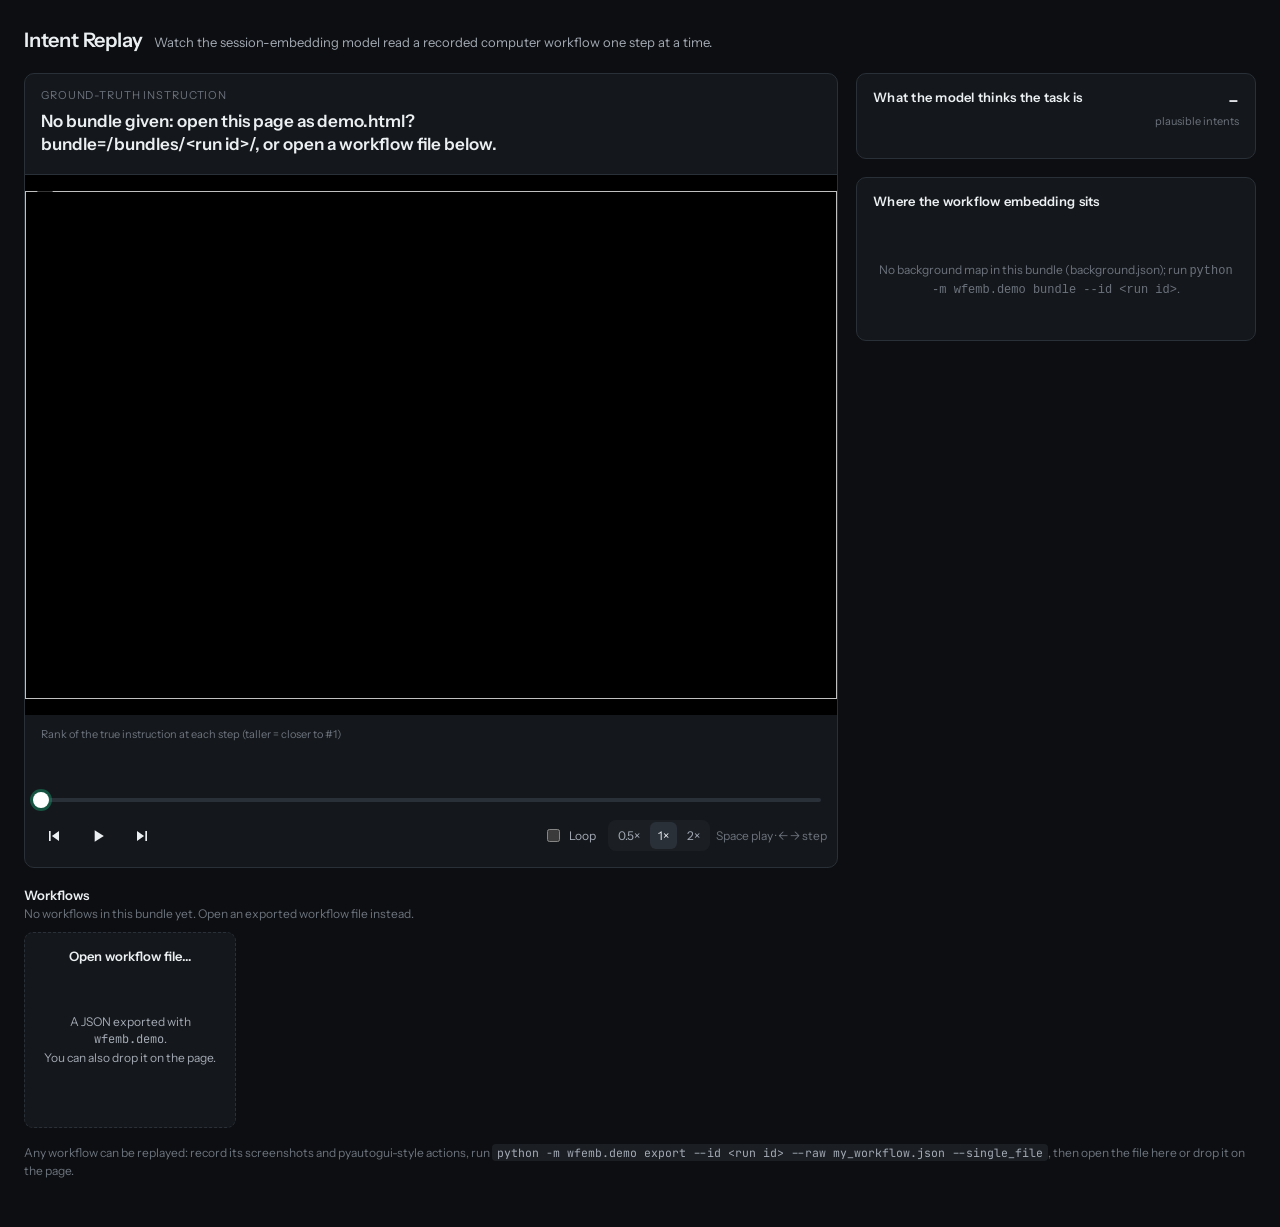
==== commit 8de19abc: "Demo from saved evals: the final test pass writes test_embeddings.npz into the run folder; bundles a" ====
--- a/dashboard/static/demo.html
+++ b/dashboard/static/demo.html
@@ -245,7 +245,7 @@
         <div><h3>Where the workflow embedding sits</h3><div class="sub" id="mapsub"></div></div>
         <div class="legend" id="legend"></div>
         <div class="mapwrap"><canvas id="map"></canvas><div class="tip" id="tip" hidden></div></div>
-        <div class="nomap" id="nomap" hidden>No background map in this bundle (background.json); run <code>python -m wfemb.demo background</code>.</div>
+        <div class="nomap" id="nomap" hidden>No background map in this bundle (background.json); run <code>python -m wfemb.demo bundle --id &lt;run id&gt;</code>.</div>
         <div class="nearhead">Closest test workflows to this step's embedding</div>
         <ol class="near" id="near"></ol>
       </section>
